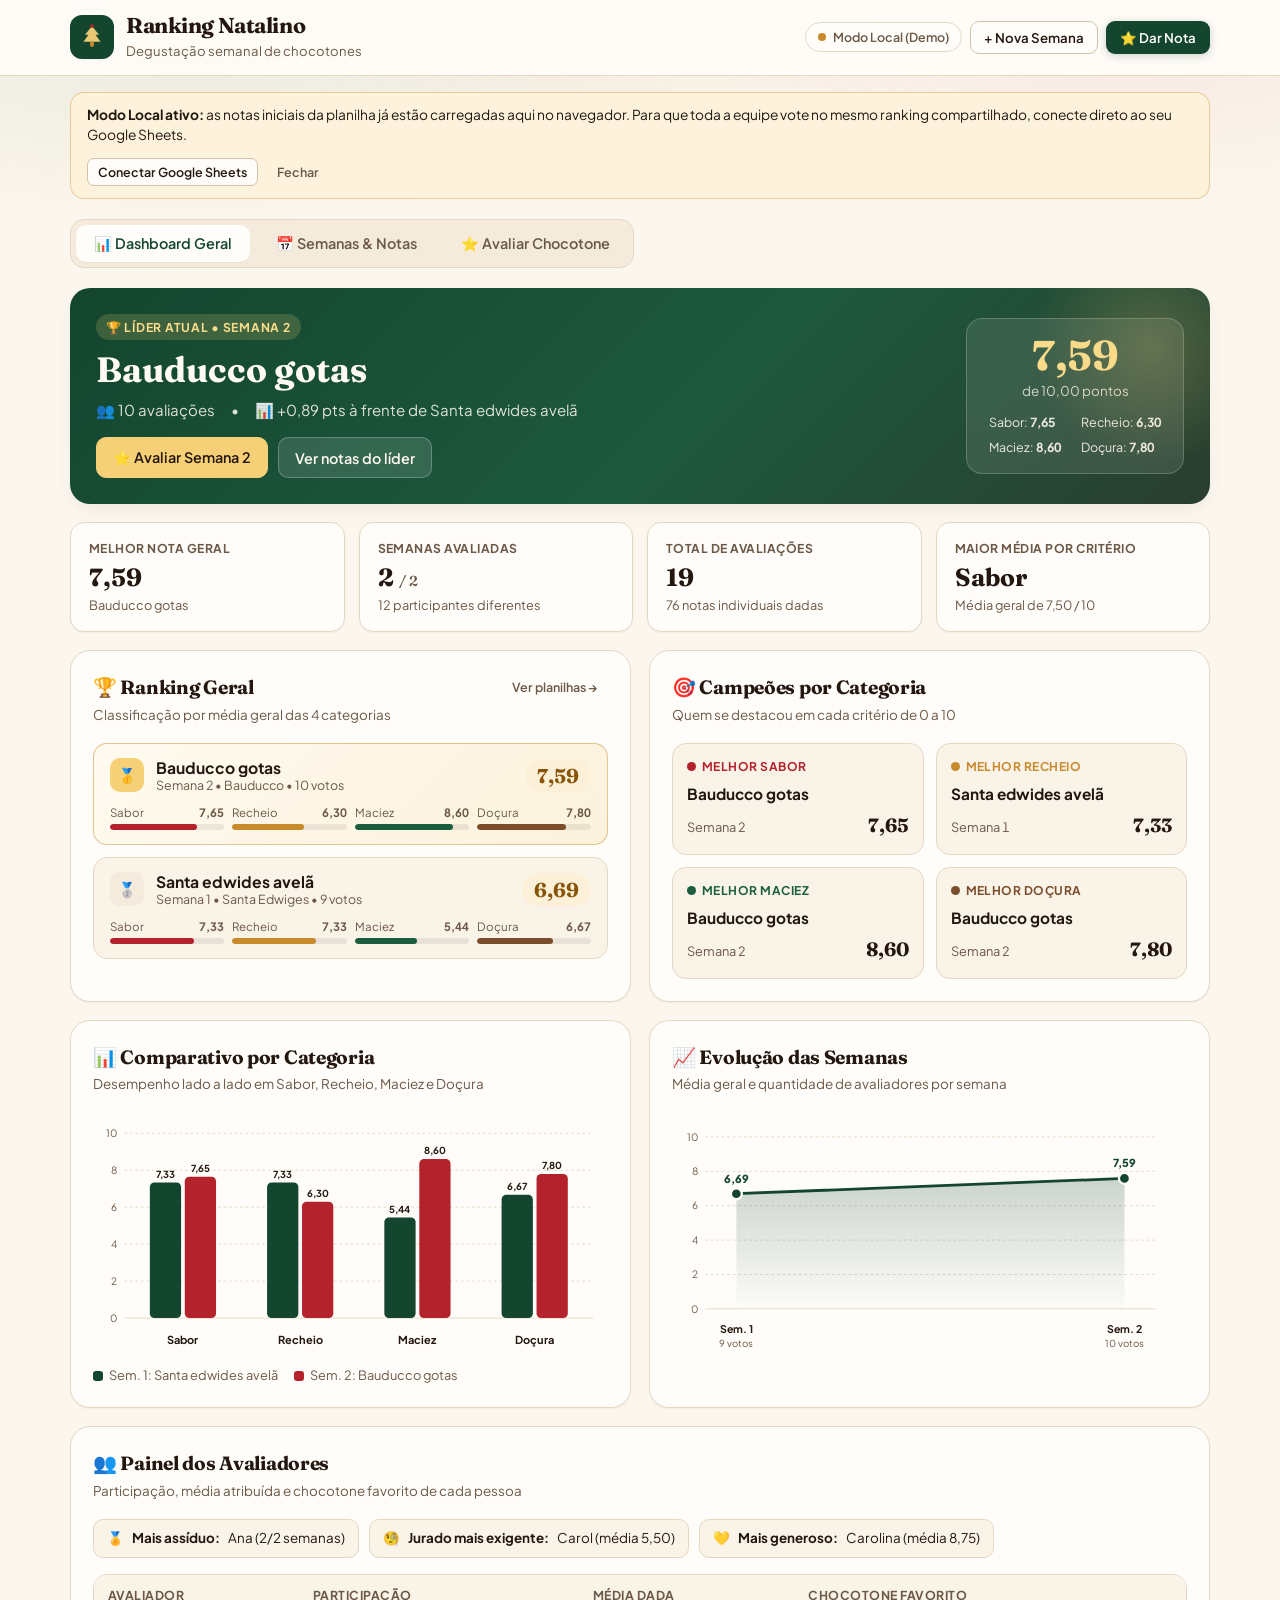
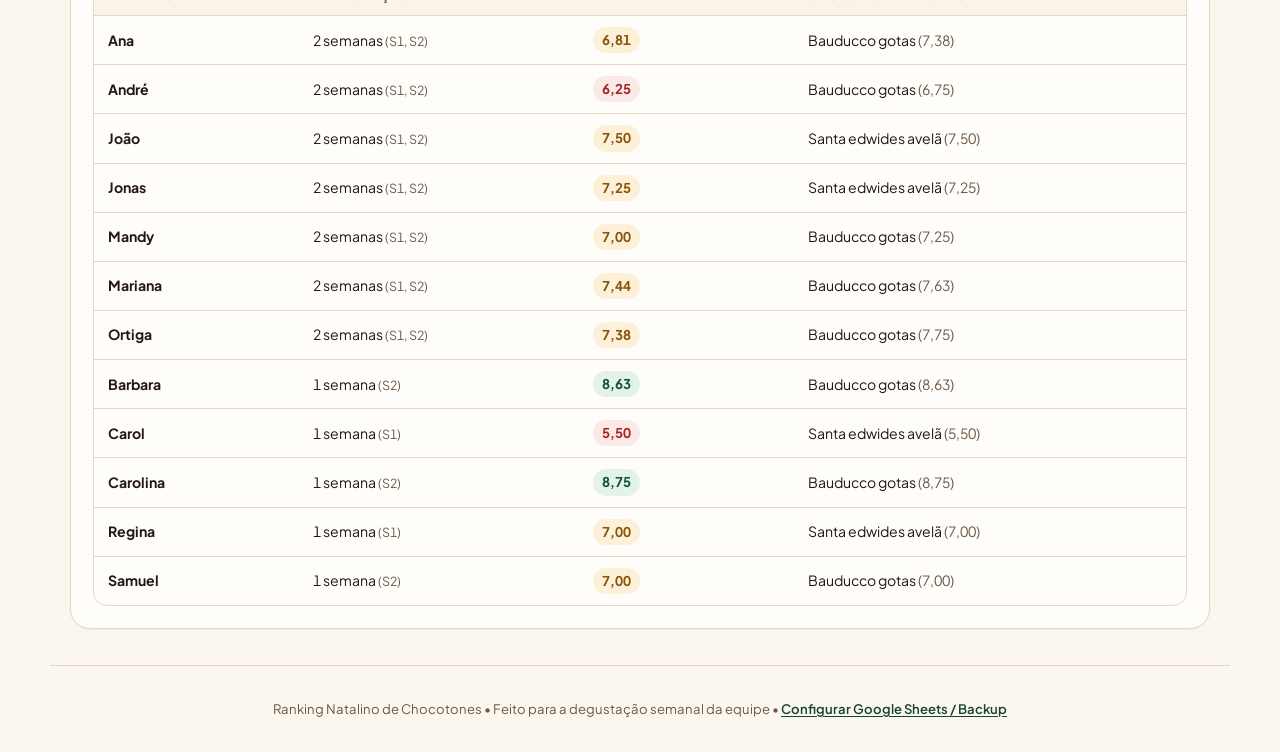
==== ranking-natalino/index.html @ ffbf5cb1 "feat: add Ranking Natalino chocotone rating app and Google Sheets sync" ====
<!DOCTYPE html>
<html lang="pt-BR">
<head>
  <meta charset="UTF-8" />
  <meta name="viewport" content="width=device-width, initial-scale=1.0" />
  <title>Ranking Natalino — Degustação de Chocotones</title>
  <meta name="description" content="Aplicativo semanal de avaliação e ranking de chocotones da equipe, com notas de 0 a 10 por categoria, dashboard comparativo e integração opcional com Google Sheets." />
  <link rel="icon" type="image/svg+xml" href="data:image/svg+xml,%3Csvg xmlns='http://www.w3.org/2000/svg' viewBox='0 0 64 64'%3E%3Crect width='64' height='64' rx='16' fill='%2314452f'/%3E%3Cpath d='M32 10l14 18h-7l10 14H15l10-14h-7L32 10z' fill='%23f5d076'/%3E%3Crect x='28' y='42' width='8' height='10' rx='2' fill='%23c98a2c'/%3E%3Ccircle cx='32' cy='9' r='3' fill='%23b4232c'/%3E%3C/svg%3E" />
  <link rel="preconnect" href="https://fonts.googleapis.com" />
  <link rel="preconnect" href="https://fonts.gstatic.com" crossorigin />
  <link href="https://fonts.googleapis.com/css2?family=Fraunces:opsz,wght@9..144,600;9..144,700&family=Plus+Jakarta+Sans:wght@400;500;600;700;800&display=swap" rel="stylesheet" />
  <link rel="stylesheet" href="./styles.css" />
</head>
<body>
  <div class="ambient-pattern" aria-hidden="true"></div>

  <header class="site-header">
    <div class="container header-inner">
      <div class="brand">
        <div class="brand-mark" aria-hidden="true">
          <svg viewBox="0 0 36 36" width="28" height="28" fill="none">
            <path d="M18 4l9 11h-4.5L29 24H7l6.5-9H9l9-11z" fill="currentColor" opacity="0.95"/>
            <rect x="15.5" y="24" width="5" height="6.5" rx="1.5" fill="#c98a2c"/>
            <circle cx="18" cy="4" r="2.3" fill="#b4232c"/>
          </svg>
        </div>
        <div>
          <h1>Ranking Natalino</h1>
          <p class="brand-subtitle">Degustação semanal de chocotones</p>
        </div>
      </div>

      <div class="header-actions">
        <button type="button" id="sync-status-btn" class="status-pill" aria-label="Configurar sincronização com Google Sheets">
          <span class="status-dot" aria-hidden="true"></span>
          <span id="sync-status-label">Modo Local</span>
        </button>

        <button type="button" id="refresh-btn" class="btn btn-ghost btn-sm" hidden title="Recarregar notas da planilha">
          ↻ Atualizar
        </button>

        <button type="button" id="open-week-modal-btn" class="btn btn-secondary btn-sm">
          + Nova Semana
        </button>

        <button type="button" id="quick-vote-btn" class="btn btn-primary btn-sm">
          ⭐ Dar Nota
        </button>
      </div>
    </div>
  </header>

  <div class="container">
    <div id="local-banner" class="info-banner" role="region" aria-label="Aviso de modo de armazenamento" hidden>
      <div class="info-banner-text">
        <strong>Modo Local ativo:</strong> as notas iniciais da planilha já estão carregadas aqui no navegador.
        Para que toda a equipe vote no mesmo ranking compartilhado, conecte direto ao seu Google Sheets.
      </div>
      <div class="info-banner-actions">
        <button type="button" id="banner-connect-btn" class="btn btn-secondary btn-xs">Conectar Google Sheets</button>
        <button type="button" id="banner-dismiss-btn" class="btn btn-ghost btn-xs" aria-label="Fechar aviso">Fechar</button>
      </div>
    </div>

    <nav class="tab-bar" role="tablist" aria-label="Visualizações do ranking">
      <button
        type="button"
        id="tab-dashboard"
        class="tab-btn is-active"
        role="tab"
        aria-selected="true"
        aria-controls="panel-dashboard"
        data-tab="dashboard"
      >
        📊 Dashboard Geral
      </button>
      <button
        type="button"
        id="tab-weeks"
        class="tab-btn"
        role="tab"
        aria-selected="false"
        aria-controls="panel-weeks"
        data-tab="weeks"
      >
        📅 Semanas &amp; Notas
      </button>
      <button
        type="button"
        id="tab-vote"
        class="tab-btn"
        role="tab"
        aria-selected="false"
        aria-controls="panel-vote"
        data-tab="vote"
      >
        ⭐ Avaliar Chocotone
      </button>
    </nav>
  </div>

  <main class="container main-content">
    <!-- ABA 1: DASHBOARD GERAL -->
    <section id="panel-dashboard" class="tab-panel" role="tabpanel" aria-labelledby="tab-dashboard">
      <div id="hero-leader-container"></div>
      <div id="kpi-grid" class="kpi-grid" aria-label="Indicadores gerais"></div>

      <div class="dash-grid-2col">
        <article class="card">
          <div class="card-header">
            <div>
              <h2>🏆 Ranking Geral</h2>
              <p class="card-subtitle">Classificação por média geral das 4 categorias</p>
            </div>
            <button type="button" class="btn btn-ghost btn-xs" data-action="go-weeks">Ver planilhas →</button>
          </div>
          <div id="leaderboard-container"></div>
        </article>

        <article class="card">
          <div class="card-header">
            <div>
              <h2>🎯 Campeões por Categoria</h2>
              <p class="card-subtitle">Quem se destacou em cada critério de 0 a 10</p>
            </div>
          </div>
          <div id="category-champions-container"></div>
        </article>
      </div>

      <div class="dash-grid-2col">
        <article class="card">
          <div class="card-header">
            <div>
              <h2>📊 Comparativo por Categoria</h2>
              <p class="card-subtitle">Desempenho lado a lado em Sabor, Recheio, Maciez e Doçura</p>
            </div>
          </div>
          <div id="category-chart-container" class="chart-wrapper"></div>
        </article>

        <article class="card">
          <div class="card-header">
            <div>
              <h2>📈 Evolução das Semanas</h2>
              <p class="card-subtitle">Média geral e quantidade de avaliadores por semana</p>
            </div>
          </div>
          <div id="trend-chart-container" class="chart-wrapper"></div>
        </article>
      </div>

      <article class="card">
        <div class="card-header">
          <div>
            <h2>👥 Painel dos Avaliadores</h2>
            <p class="card-subtitle">Participação, média atribuída e chocotone favorito de cada pessoa</p>
          </div>
        </div>
        <div id="evaluators-container"></div>
      </article>
    </section>

    <!-- ABA 2: SEMANAS & NOTAS -->
    <section id="panel-weeks" class="tab-panel" role="tabpanel" aria-labelledby="tab-weeks" hidden>
      <div class="weeks-toolbar">
        <div id="week-pills" class="week-pills" role="group" aria-label="Selecionar semana"></div>
        <button type="button" id="weeks-add-btn" class="btn btn-secondary btn-sm">+ Nova Semana</button>
      </div>
      <div id="weeks-content"></div>
    </section>

    <!-- ABA 3: DAR NOTA -->
    <section id="panel-vote" class="tab-panel" role="tabpanel" aria-labelledby="tab-vote" hidden>
      <div class="vote-layout">
        <form id="vote-form" class="card vote-card" novalidate>
          <div class="vote-card-header">
            <div>
              <h2>⭐ Avaliar Chocotone</h2>
              <p class="card-subtitle">Sem login: escolha a semana, coloque seu nome e dê notas de 0 a 10.</p>
            </div>
            <div class="live-avg-box" aria-live="polite">
              <span class="live-avg-label">Sua média</span>
              <strong id="live-vote-avg" class="live-avg-value">7,00</strong>
            </div>
          </div>

          <div class="form-row-2col">
            <div class="field-group">
              <div class="field-label-row">
                <label for="vote-week">Semana / Chocotone</label>
                <button type="button" id="inline-new-week-btn" class="link-btn">+ Cadastrar semana</button>
              </div>
              <select id="vote-week" name="week" required></select>
            </div>

            <div class="field-group">
              <label for="vote-person">Seu nome</label>
              <input
                type="text"
                id="vote-person"
                name="person"
                list="known-people-list"
                placeholder="Ex.: André, Ana, João..."
                maxlength="60"
                autocomplete="name"
                required
              />
              <datalist id="known-people-list"></datalist>
            </div>
          </div>

          <div class="quick-names-wrap">
            <span class="quick-names-label">Participantes frequentes (clique para preencher):</span>
            <div id="person-quick-chips" class="quick-chips"></div>
          </div>

          <div id="existing-vote-notice" class="notice-inline" hidden>
            <span>✏️ Você já avaliou esta semana — as suas notas atuais foram carregadas para edição.</span>
          </div>

          <div id="sliders-grid" class="sliders-grid"></div>

          <div class="field-group">
            <label for="vote-comment">Comentário de degustação <span class="optional-tag">(opcional)</span></label>
            <input
              type="text"
              id="vote-comment"
              name="comment"
              placeholder="Ex.: Massa super macia, mas poderia ter mais recheio..."
              maxlength="240"
            />
          </div>

          <div class="form-actions">
            <button type="submit" id="submit-vote-btn" class="btn btn-primary btn-lg">
              Salvar Avaliação
            </button>
            <button type="button" id="reset-vote-btn" class="btn btn-ghost">
              Limpar notas
            </button>
          </div>
        </form>
      </div>
    </section>
  </main>

  <footer class="site-footer container">
    <p>
      Ranking Natalino de Chocotones • Feito para a degustação semanal da equipe
      • <button type="button" id="footer-config-btn" class="link-btn">Configurar Google Sheets / Backup</button>
    </p>
  </footer>

  <!-- MODAL: CADASTRAR / EDITAR SEMANA -->
  <dialog id="week-dialog" class="modal-dialog" aria-labelledby="week-dialog-title">
    <form id="week-form" class="modal-content" method="dialog">
      <div class="modal-header">
        <h3 id="week-dialog-title">Nova Semana de Degustação</h3>
        <button type="button" class="icon-close-btn" data-close-dialog="week-dialog" aria-label="Fechar">✕</button>
      </div>
      <div class="modal-body">
        <div class="form-row-2col">
          <div class="field-group">
            <label for="week-number-input">Número da semana</label>
            <input type="number" id="week-number-input" min="1" max="52" required />
          </div>
          <div class="field-group">
            <label for="week-brand-input">Marca <span class="optional-tag">(opcional)</span></label>
            <input type="text" id="week-brand-input" placeholder="Ex.: Cacau Show, Bauducco, Ofner" maxlength="80" />
          </div>
        </div>

        <div class="field-group">
          <label for="week-chocotone-input">Nome do Chocotone</label>
          <input type="text" id="week-chocotone-input" placeholder="Ex.: Cacau Show LaCreme 500g" maxlength="120" required />
        </div>

        <div class="field-group">
          <label for="week-notes-input">Observações <span class="optional-tag">(opcional)</span></label>
          <input type="text" id="week-notes-input" placeholder="Ex.: Avelã trufado • R$ 79,90" maxlength="200" />
        </div>
      </div>
      <div class="modal-footer">
        <button type="button" class="btn btn-ghost" data-close-dialog="week-dialog">Cancelar</button>
        <button type="submit" id="save-week-btn" class="btn btn-primary">Salvar Semana</button>
      </div>
    </form>
  </dialog>

  <!-- MODAL: GOOGLE SHEETS & BACKUP -->
  <dialog id="sheets-dialog" class="modal-dialog modal-dialog-lg" aria-labelledby="sheets-dialog-title">
    <div class="modal-content">
      <div class="modal-header">
        <div>
          <h3 id="sheets-dialog-title">🔗 Conectar ao Google Sheets &amp; Backup</h3>
          <p class="card-subtitle">Use a sua própria planilha como banco de dados gratuito e em tempo real.</p>
        </div>
        <button type="button" class="icon-close-btn" data-close-dialog="sheets-dialog" aria-label="Fechar">✕</button>
      </div>

      <div class="modal-body">
        <div class="setup-status-card" id="modal-connection-card"></div>

        <div class="field-group">
          <label for="apps-script-url-input">URL do Web App (Google Apps Script)</label>
          <div class="input-with-btn">
            <input
              type="url"
              id="apps-script-url-input"
              placeholder="https://script.google.com/macros/s/.../exec"
            />
            <button type="button" id="test-connect-btn" class="btn btn-primary">Testar e Conectar</button>
          </div>
          <p class="field-help">
            Dica: depois de testar, cole essa mesma URL no arquivo <code>ranking-natalino/config.js</code> (em <code>APPS_SCRIPT_URL</code>) para que todo mundo da empresa acesse já conectado.
          </p>
        </div>

        <div class="modal-actions-grid">
          <button type="button" id="push-local-btn" class="btn btn-secondary btn-sm" hidden>
            ⬆ Enviar dados locais para a planilha
          </button>
          <button type="button" id="copy-share-link-btn" class="btn btn-secondary btn-sm" hidden>
            🔗 Copiar link com conexão (?api=...)
          </button>
          <button type="button" id="disconnect-sheets-btn" class="btn btn-ghost btn-sm" hidden>
            Desconectar neste navegador
          </button>
        </div>

        <details class="setup-steps" open>
          <summary>Passo a passo (leva menos de 2 minutos)</summary>
          <ol>
            <li>Abra sua planilha no <strong>Google Sheets</strong> e clique em <strong>Extensões → Apps Script</strong>.</li>
            <li>Apague o conteúdo padrão, clique no botão abaixo para copiar o código pronto e cole no editor.</li>
            <li>Clique em <strong>Implantar → Nova implantação → Tipo: App da Web</strong>.</li>
            <li>Em <em>Executar como</em> deixe <strong>Eu</strong>; em <em>Quem pode acessar</em> escolha <strong>Qualquer pessoa</strong>.</li>
            <li>Autorize, copie a URL terminada em <code>/exec</code> e cole acima!</li>
          </ol>
          <div class="setup-steps-actions">
            <button type="button" id="copy-gas-code-btn" class="btn btn-secondary btn-sm">
              📋 Copiar código do Apps Script (Code.gs)
            </button>
          </div>
        </details>

        <hr class="divider" />

        <div class="backup-section">
          <h4>Exportar / Backup</h4>
          <div class="backup-actions">
            <button type="button" id="export-csv-btn" class="btn btn-secondary btn-sm">⬇ Baixar CSV (Excel)</button>
            <button type="button" id="export-json-btn" class="btn btn-secondary btn-sm">⬇ Baixar JSON</button>
            <label class="btn btn-secondary btn-sm file-upload-btn">
              ⬆ Importar JSON
              <input type="file" id="import-json-input" accept="application/json,.json" hidden />
            </label>
            <button type="button" id="reset-demo-btn" class="btn btn-ghost btn-sm danger-text">Restaurar dados iniciais</button>
          </div>
        </div>
      </div>
    </div>
  </dialog>

  <!-- MODAL: CONFIRMAÇÃO -->
  <dialog id="confirm-dialog" class="modal-dialog modal-dialog-sm" aria-labelledby="confirm-dialog-title">
    <div class="modal-content">
      <div class="modal-header">
        <h3 id="confirm-dialog-title">Confirmar ação</h3>
        <button type="button" class="icon-close-btn" data-close-dialog="confirm-dialog" aria-label="Fechar">✕</button>
      </div>
      <div class="modal-body">
        <p id="confirm-dialog-message"></p>
      </div>
      <div class="modal-footer">
        <button type="button" class="btn btn-ghost" data-close-dialog="confirm-dialog">Cancelar</button>
        <button type="button" id="confirm-dialog-ok" class="btn btn-danger">Confirmar</button>
      </div>
    </div>
  </dialog>

  <div id="toast-region" class="toast-region" aria-live="polite" aria-atomic="true"></div>

  <script src="./config.js"></script>
  <script src="./app.js"></script>
</body>
</html>
---- ranking-natalino/styles.css ----
:root {
  --bg: #fbf6ee;
  --bg-subtle: #f4ebdc;
  --surface: #fffdf9;
  --surface-alt: #faf3e8;
  --border: #e5d7c3;
  --border-strong: #d4c0a4;

  --text: #241710;
  --text-muted: #6c5847;

  --pine: #14452f;
  --pine-hover: #0f3624;
  --pine-soft: #e6f2eb;

  --cranberry: #b4232c;
  --cranberry-soft: #fcebec;

  --gold: #c98a2c;
  --gold-soft: #fdf3dc;
  --cocoa: #6f4228;

  --score-high-bg: #e3f3ea;
  --score-high-fg: #125236;
  --score-mid-bg: #fcf1d8;
  --score-mid-fg: #875409;
  --score-low-bg: #fbe9e7;
  --score-low-fg: #a22723;

  --shadow-sm: 0 1px 2px rgba(36, 23, 16, 0.05);
  --shadow-md: 0 8px 24px -8px rgba(36, 23, 16, 0.09);
  --shadow-lg: 0 20px 44px -16px rgba(36, 23, 16, 0.18);

  --radius-sm: 8px;
  --radius-md: 14px;
  --radius-lg: 20px;

  --font-display: 'Fraunces', Georgia, serif;
  --font-sans: 'Plus Jakarta Sans', system-ui, -apple-system, sans-serif;
}

*, *::before, *::after {
  box-sizing: border-box;
}

[hidden] {
  display: none !important;
}

html {
  scroll-behavior: smooth;
  overflow-x: clip;
}

body {
  margin: 0;
  background-color: var(--bg);
  color: var(--text);
  font-family: var(--font-sans);
  line-height: 1.5;
  -webkit-font-smoothing: antialiased;
  min-height: 100dvh;
  display: flex;
  flex-direction: column;
  overflow-x: clip;
}

:focus-visible {
  outline: 2.5px solid var(--pine);
  outline-offset: 2px;
}

.ambient-pattern {
  position: fixed;
  inset: 0 0 auto 0;
  height: 360px;
  background:
    radial-gradient(60% 90% at 15% 0%, rgba(20, 69, 47, 0.08), transparent 70%),
    radial-gradient(50% 80% at 88% 0%, rgba(180, 35, 44, 0.07), transparent 70%),
    radial-gradient(40% 70% at 50% 0%, rgba(201, 138, 44, 0.08), transparent 70%);
  pointer-events: none;
  z-index: 0;
}

.container {
  width: 100%;
  max-width: 1180px;
  min-width: 0;
  margin-inline: auto;
  padding-inline: 20px;
  position: relative;
  z-index: 1;
}

/* Header */
.site-header {
  position: sticky;
  top: 0;
  z-index: 40;
  background: rgba(255, 253, 249, 0.9);
  backdrop-filter: blur(12px);
  border-bottom: 1px solid var(--border);
}

.header-inner {
  display: flex;
  align-items: center;
  justify-content: space-between;
  gap: 16px;
  padding-block: 14px;
  flex-wrap: wrap;
}

.brand {
  display: flex;
  align-items: center;
  gap: 12px;
}

.brand-mark {
  width: 44px;
  height: 44px;
  border-radius: 12px;
  background: var(--pine);
  color: #f5d076;
  display: grid;
  place-items: center;
  box-shadow: var(--shadow-sm);
  flex-shrink: 0;
}

.brand h1 {
  margin: 0;
  font-family: var(--font-display);
  font-size: 1.35rem;
  font-weight: 700;
  line-height: 1.15;
  color: var(--text);
  letter-spacing: -0.02em;
}

.brand-subtitle {
  margin: 2px 0 0;
  font-size: 0.82rem;
  color: var(--text-muted);
}

.header-actions {
  display: flex;
  align-items: center;
  gap: 8px;
  flex-wrap: wrap;
}

/* Status Pill */
.status-pill {
  display: inline-flex;
  align-items: center;
  gap: 7px;
  padding: 6px 12px;
  border-radius: 999px;
  border: 1px solid var(--border);
  background: var(--surface);
  color: var(--text-muted);
  font-family: inherit;
  font-size: 0.78rem;
  font-weight: 600;
  cursor: pointer;
  transition: border-color 0.2s, background-color 0.2s, color 0.2s;
}

.status-pill:hover {
  border-color: var(--border-strong);
  background: var(--surface-alt);
  color: var(--text);
}

.status-dot {
  width: 8px;
  height: 8px;
  border-radius: 50%;
  background: var(--gold);
  flex-shrink: 0;
}

.status-pill.is-connected {
  border-color: rgba(20, 69, 47, 0.28);
  background: var(--pine-soft);
  color: var(--pine);
}

.status-pill.is-connected .status-dot {
  background: #1b7a4f;
}

.status-pill.is-error {
  border-color: rgba(180, 35, 44, 0.35);
  background: var(--cranberry-soft);
  color: var(--cranberry);
}

.status-pill.is-error .status-dot {
  background: var(--cranberry);
}

/* Buttons */
.btn {
  display: inline-flex;
  align-items: center;
  justify-content: center;
  gap: 6px;
  border: 1px solid transparent;
  border-radius: 10px;
  font-family: inherit;
  font-weight: 600;
  font-size: 0.9rem;
  padding: 10px 16px;
  cursor: pointer;
  transition: transform 0.12s ease, background-color 0.18s ease, border-color 0.18s ease, box-shadow 0.18s ease;
  text-decoration: none;
  white-space: nowrap;
}

.btn:active {
  transform: scale(0.98);
}

.btn:disabled {
  opacity: 0.6;
  cursor: not-allowed;
}

.btn-sm {
  font-size: 0.83rem;
  padding: 7px 13px;
  border-radius: 9px;
}

.btn-xs {
  font-size: 0.78rem;
  padding: 5px 10px;
  border-radius: 7px;
}

.btn-lg {
  font-size: 0.98rem;
  padding: 12px 22px;
}

.btn-primary {
  background: var(--pine);
  color: #fff;
  box-shadow: 0 2px 8px rgba(20, 69, 47, 0.22);
}

.btn-primary:hover:not(:disabled) {
  background: var(--pine-hover);
}

.btn-secondary {
  background: var(--surface);
  color: var(--text);
  border-color: var(--border-strong);
}

.btn-secondary:hover:not(:disabled) {
  background: var(--bg-subtle);
}

.btn-ghost {
  background: transparent;
  color: var(--text-muted);
}

.btn-ghost:hover:not(:disabled) {
  background: var(--bg-subtle);
  color: var(--text);
}

.btn-danger {
  background: var(--cranberry);
  color: #fff;
}

.btn-danger:hover:not(:disabled) {
  background: #941b22;
}

.link-btn {
  background: none;
  border: none;
  padding: 0;
  font-family: inherit;
  font-size: inherit;
  font-weight: 600;
  color: var(--pine);
  text-decoration: underline;
  text-underline-offset: 2px;
  cursor: pointer;
}

.link-btn:hover {
  color: var(--cranberry);
}

.danger-text {
  color: var(--cranberry);
}

/* Info Banner */
.info-banner {
  margin-top: 16px;
  padding: 12px 16px;
  border-radius: var(--radius-md);
  background: var(--gold-soft);
  border: 1px solid rgba(201, 138, 44, 0.38);
  display: flex;
  align-items: center;
  justify-content: space-between;
  gap: 12px;
  flex-wrap: wrap;
  font-size: 0.86rem;
}

.info-banner-actions {
  display: flex;
  align-items: center;
  gap: 8px;
}

/* Navigation Tabs */
.tab-bar {
  display: flex;
  gap: 8px;
  margin-top: 20px;
  margin-bottom: 20px;
  padding: 5px;
  background: var(--bg-subtle);
  border: 1px solid var(--border);
  border-radius: 14px;
  width: fit-content;
  max-width: 100%;
  overflow-x: auto;
}

.tab-btn {
  border: none;
  background: transparent;
  color: var(--text-muted);
  font-family: inherit;
  font-size: 0.9rem;
  font-weight: 600;
  padding: 9px 18px;
  border-radius: 10px;
  cursor: pointer;
  transition: background-color 0.18s ease, color 0.18s ease, box-shadow 0.18s ease;
  white-space: nowrap;
}

.tab-btn:hover {
  color: var(--text);
}

.tab-btn.is-active {
  background: var(--surface);
  color: var(--pine);
  box-shadow: var(--shadow-sm);
}

.main-content {
  flex: 1;
  min-width: 0;
  width: 100%;
  padding-bottom: 36px;
}

.tab-panel {
  min-width: 0;
}

.tab-panel[hidden] {
  display: none;
}

/* Cards */
.card {
  background: var(--surface);
  border: 1px solid var(--border);
  border-radius: var(--radius-lg);
  padding: 22px;
  box-shadow: var(--shadow-sm);
  min-width: 0;
  max-width: 100%;
}

.card-header {
  display: flex;
  align-items: flex-start;
  justify-content: space-between;
  gap: 12px;
  margin-bottom: 18px;
}

.card-header h2 {
  margin: 0;
  font-family: var(--font-display);
  font-size: 1.2rem;
  font-weight: 700;
  letter-spacing: -0.015em;
}

.card-subtitle {
  margin: 3px 0 0;
  font-size: 0.84rem;
  color: var(--text-muted);
}

/* Hero Leader Card */
.hero-leader {
  position: relative;
  overflow: hidden;
  border-radius: var(--radius-lg);
  padding: 26px;
  margin-bottom: 18px;
  background: linear-gradient(135deg, #14452f 0%, #1d593e 55%, #2a3e2e 100%);
  color: #fffaf2;
  box-shadow: var(--shadow-md);
  display: grid;
  grid-template-columns: 1fr auto;
  gap: 24px;
  align-items: center;
}

.hero-leader::after {
  content: '';
  position: absolute;
  right: -60px;
  top: -60px;
  width: 240px;
  height: 240px;
  border-radius: 50%;
  background: radial-gradient(circle, rgba(245, 208, 118, 0.22), transparent 70%);
  pointer-events: none;
}

.hero-eyebrow {
  display: inline-flex;
  align-items: center;
  gap: 6px;
  font-size: 0.76rem;
  font-weight: 700;
  letter-spacing: 0.06em;
  text-transform: uppercase;
  padding: 4px 10px;
  border-radius: 999px;
  background: rgba(245, 208, 118, 0.18);
  color: #f9dc8c;
  margin-bottom: 10px;
}

.hero-title {
  margin: 0;
  font-family: var(--font-display);
  font-size: clamp(1.55rem, 2.8vw, 2.2rem);
  font-weight: 700;
  line-height: 1.15;
}

.hero-meta {
  margin: 8px 0 16px;
  color: rgba(255, 250, 242, 0.86);
  font-size: 0.94rem;
  display: flex;
  flex-wrap: wrap;
  gap: 8px 16px;
}

.hero-actions {
  display: flex;
  flex-wrap: wrap;
  gap: 10px;
}

.btn-hero-gold {
  background: #f5d076;
  color: #241710;
  border-color: #f5d076;
}

.btn-hero-gold:hover {
  background: #f8da8f;
}

.btn-hero-ghost {
  background: rgba(255, 255, 255, 0.12);
  color: #fffaf2;
  border-color: rgba(255, 255, 255, 0.24);
}

.btn-hero-ghost:hover {
  background: rgba(255, 255, 255, 0.2);
}

.hero-score-panel {
  background: rgba(255, 255, 255, 0.1);
  border: 1px solid rgba(255, 255, 255, 0.2);
  border-radius: 16px;
  padding: 16px 22px;
  text-align: center;
  min-width: 170px;
  backdrop-filter: blur(6px);
}

.hero-score-value {
  display: block;
  font-family: var(--font-display);
  font-size: 2.6rem;
  font-weight: 700;
  line-height: 1;
  color: #f9dc8c;
  font-variant-numeric: tabular-nums;
}

.hero-score-max {
  font-size: 0.84rem;
  color: rgba(255, 250, 242, 0.78);
  margin-top: 4px;
  display: block;
}

.hero-mini-cats {
  margin-top: 12px;
  display: grid;
  grid-template-columns: repeat(2, 1fr);
  gap: 6px 12px;
  text-align: left;
  font-size: 0.78rem;
  color: rgba(255, 250, 242, 0.9);
  font-variant-numeric: tabular-nums;
}

/* KPI Grid */
.kpi-grid {
  display: grid;
  grid-template-columns: repeat(4, minmax(0, 1fr));
  gap: 14px;
  margin-bottom: 18px;
}

.kpi-card {
  background: var(--surface);
  border: 1px solid var(--border);
  border-radius: var(--radius-md);
  padding: 16px 18px;
  box-shadow: var(--shadow-sm);
}

.kpi-label {
  font-size: 0.76rem;
  font-weight: 700;
  text-transform: uppercase;
  letter-spacing: 0.04em;
  color: var(--text-muted);
}

.kpi-value {
  margin-top: 6px;
  font-family: var(--font-display);
  font-size: 1.55rem;
  font-weight: 700;
  color: var(--text);
  font-variant-numeric: tabular-nums;
  line-height: 1.15;
}

.kpi-detail {
  margin-top: 4px;
  font-size: 0.8rem;
  color: var(--text-muted);
}

/* 2-col Dashboard Grid */
.dash-grid-2col {
  display: grid;
  grid-template-columns: repeat(2, minmax(0, 1fr));
  gap: 18px;
  margin-bottom: 18px;
}

/* Leaderboard */
.leaderboard-list {
  display: flex;
  flex-direction: column;
  gap: 12px;
}

.leaderboard-item {
  width: 100%;
  text-align: left;
  background: var(--surface-alt);
  border: 1px solid var(--border);
  border-radius: var(--radius-md);
  padding: 14px 16px;
  cursor: pointer;
  font-family: inherit;
  color: inherit;
  transition: border-color 0.18s ease, transform 0.15s ease, box-shadow 0.18s ease;
}

.leaderboard-item:hover {
  border-color: var(--pine);
  transform: translateY(-1px);
  box-shadow: var(--shadow-sm);
}

.leaderboard-item.is-first {
  background: linear-gradient(135deg, #fffaf0 0%, #fcf2dc 100%);
  border-color: rgba(201, 138, 44, 0.48);
}

.lb-top {
  display: flex;
  align-items: center;
  justify-content: space-between;
  gap: 12px;
}

.lb-left {
  display: flex;
  align-items: center;
  gap: 12px;
  min-width: 0;
}

.rank-medal {
  width: 34px;
  height: 34px;
  border-radius: 10px;
  display: grid;
  place-items: center;
  font-weight: 800;
  font-size: 0.92rem;
  background: var(--bg-subtle);
  color: var(--text);
  flex-shrink: 0;
}

.leaderboard-item.is-first .rank-medal {
  background: #f5d076;
  color: #241710;
}

.lb-title {
  font-weight: 700;
  font-size: 0.98rem;
  color: var(--text);
  white-space: nowrap;
  overflow: hidden;
  text-overflow: ellipsis;
}

.lb-meta {
  font-size: 0.78rem;
  color: var(--text-muted);
}

.lb-score-badge {
  font-family: var(--font-display);
  font-weight: 700;
  font-size: 1.25rem;
  padding: 4px 12px;
  border-radius: 999px;
  font-variant-numeric: tabular-nums;
  flex-shrink: 0;
}

.lb-cats-bars {
  margin-top: 12px;
  display: grid;
  grid-template-columns: repeat(4, minmax(0, 1fr));
  gap: 8px;
}

.mini-bar-item {
  display: flex;
  flex-direction: column;
  gap: 4px;
}

.mini-bar-head {
  display: flex;
  justify-content: space-between;
  font-size: 0.72rem;
  color: var(--text-muted);
  font-variant-numeric: tabular-nums;
}

.mini-bar-track {
  height: 6px;
  border-radius: 999px;
  background: rgba(36, 23, 16, 0.08);
  overflow: hidden;
}

.mini-bar-fill {
  height: 100%;
  border-radius: 999px;
}

/* Category Champions */
.champions-grid {
  display: grid;
  grid-template-columns: repeat(2, minmax(0, 1fr));
  gap: 12px;
}

.champion-card {
  border: 1px solid var(--border);
  border-radius: var(--radius-md);
  padding: 14px;
  background: var(--surface-alt);
  display: flex;
  flex-direction: column;
  gap: 6px;
}

.champion-tag {
  display: inline-flex;
  align-items: center;
  gap: 6px;
  font-size: 0.75rem;
  font-weight: 700;
  text-transform: uppercase;
  letter-spacing: 0.04em;
}

.champion-dot {
  width: 9px;
  height: 9px;
  border-radius: 50%;
}

.champion-name {
  font-weight: 700;
  font-size: 0.96rem;
  color: var(--text);
}

.champion-footer {
  display: flex;
  align-items: baseline;
  justify-content: space-between;
  gap: 8px;
  font-size: 0.8rem;
  color: var(--text-muted);
  font-variant-numeric: tabular-nums;
}

.champion-score {
  font-family: var(--font-display);
  font-size: 1.2rem;
  font-weight: 700;
  color: var(--text);
}

/* Charts */
.chart-wrapper {
  width: 100%;
  overflow-x: auto;
}

.chart-svg {
  width: 100%;
  height: auto;
  display: block;
  font-family: var(--font-sans);
}

.chart-legend {
  display: flex;
  flex-wrap: wrap;
  gap: 10px 16px;
  margin-top: 10px;
  font-size: 0.8rem;
  color: var(--text-muted);
}

.legend-item {
  display: inline-flex;
  align-items: center;
  gap: 6px;
}

.legend-swatch {
  width: 10px;
  height: 10px;
  border-radius: 3px;
}

/* Evaluators Panel */
.insight-badges {
  display: flex;
  flex-wrap: wrap;
  gap: 10px;
  margin-bottom: 16px;
}

.insight-pill {
  display: inline-flex;
  align-items: center;
  gap: 8px;
  padding: 8px 13px;
  border-radius: 10px;
  background: var(--surface-alt);
  border: 1px solid var(--border);
  font-size: 0.84rem;
}

.table-scroll {
  width: 100%;
  overflow-x: auto;
  border: 1px solid var(--border);
  border-radius: var(--radius-md);
  background: var(--surface);
}

.data-table {
  width: 100%;
  border-collapse: collapse;
  font-size: 0.88rem;
  font-variant-numeric: tabular-nums;
}

.data-table th,
.data-table td {
  padding: 11px 14px;
  text-align: left;
  border-bottom: 1px solid var(--border);
}

.data-table th {
  background: var(--surface-alt);
  font-size: 0.77rem;
  text-transform: uppercase;
  letter-spacing: 0.04em;
  color: var(--text-muted);
  font-weight: 700;
}

.data-table tbody tr:last-child td {
  border-bottom: none;
}

.data-table tbody tr:hover {
  background: rgba(244, 235, 220, 0.45);
}

/* Score Badges */
.score-pill {
  display: inline-flex;
  align-items: center;
  justify-content: center;
  min-width: 46px;
  padding: 3px 9px;
  border-radius: 999px;
  font-weight: 700;
  font-size: 0.84rem;
  font-variant-numeric: tabular-nums;
}

.score-high {
  background: var(--score-high-bg);
  color: var(--score-high-fg);
}

.score-mid {
  background: var(--score-mid-bg);
  color: var(--score-mid-fg);
}

.score-low {
  background: var(--score-low-bg);
  color: var(--score-low-fg);
}

/* Weeks Panel */
.weeks-toolbar {
  display: flex;
  align-items: center;
  justify-content: space-between;
  gap: 12px;
  margin-bottom: 18px;
  flex-wrap: wrap;
}

.week-pills {
  display: flex;
  flex-wrap: wrap;
  gap: 8px;
}

.week-pill-btn {
  border: 1px solid var(--border-strong);
  background: var(--surface);
  color: var(--text);
  font-family: inherit;
  font-size: 0.85rem;
  font-weight: 600;
  padding: 8px 14px;
  border-radius: 999px;
  cursor: pointer;
  transition: all 0.16s ease;
}

.week-pill-btn:hover {
  background: var(--bg-subtle);
}

.week-pill-btn.is-active {
  background: var(--pine);
  border-color: var(--pine);
  color: #fff;
}

.week-card {
  margin-bottom: 20px;
}

.week-card-head {
  display: flex;
  align-items: flex-start;
  justify-content: space-between;
  gap: 16px;
  flex-wrap: wrap;
  margin-bottom: 18px;
}

.week-badge {
  display: inline-block;
  padding: 3px 10px;
  border-radius: 999px;
  background: var(--pine-soft);
  color: var(--pine);
  font-size: 0.76rem;
  font-weight: 700;
  text-transform: uppercase;
  letter-spacing: 0.04em;
  margin-bottom: 6px;
}

.week-title {
  margin: 0;
  font-family: var(--font-display);
  font-size: 1.45rem;
  font-weight: 700;
}

.week-subnotes {
  margin: 4px 0 0;
  font-size: 0.85rem;
  color: var(--text-muted);
}

.week-head-right {
  display: flex;
  align-items: center;
  gap: 10px;
  flex-wrap: wrap;
}

.week-avg-box {
  display: flex;
  flex-direction: column;
  align-items: flex-end;
  padding: 6px 14px;
  border-radius: 12px;
  background: var(--surface-alt);
  border: 1px solid var(--border);
}

.week-avg-box span {
  font-size: 0.72rem;
  color: var(--text-muted);
  text-transform: uppercase;
  font-weight: 700;
}

.week-avg-box strong {
  font-family: var(--font-display);
  font-size: 1.4rem;
  color: var(--pine);
  font-variant-numeric: tabular-nums;
}

/* Matrix Table (Estilo Planilha) */
.matrix-table {
  width: 100%;
  border-collapse: separate;
  border-spacing: 0;
  font-size: 0.88rem;
  font-variant-numeric: tabular-nums;
}

.matrix-table th,
.matrix-table td {
  padding: 11px 12px;
  border-bottom: 1px solid var(--border);
  border-right: 1px solid rgba(229, 215, 195, 0.55);
  text-align: center;
  white-space: nowrap;
}

.matrix-table th:last-child,
.matrix-table td:last-child {
  border-right: none;
}

.matrix-table thead th {
  background: var(--surface-alt);
  font-weight: 700;
  color: var(--text);
  font-size: 0.84rem;
}

.matrix-table th.sticky-col,
.matrix-table td.sticky-col {
  position: sticky;
  left: 0;
  z-index: 2;
  text-align: left;
  background: var(--surface);
  font-weight: 700;
  border-right: 2px solid var(--border-strong);
}

.matrix-table thead th.sticky-col {
  background: var(--surface-alt);
  z-index: 3;
}

.matrix-table th.avg-col,
.matrix-table td.avg-col {
  background: #f9f3e7;
  font-weight: 700;
  border-left: 2px solid var(--border-strong);
}

.matrix-table tfoot td {
  background: var(--surface-alt);
  font-weight: 800;
  border-bottom: none;
  border-top: 2px solid var(--border-strong);
}

.matrix-table tfoot td.sticky-col {
  background: var(--surface-alt);
}

.person-col-head {
  display: inline-flex;
  align-items: center;
  gap: 5px;
}

.person-edit-btn,
.person-del-btn {
  border: none;
  background: transparent;
  padding: 2px 4px;
  border-radius: 5px;
  cursor: pointer;
  font-size: 0.78rem;
  color: var(--text-muted);
  line-height: 1;
}

.person-edit-btn:hover {
  background: var(--pine-soft);
  color: var(--pine);
}

.person-del-btn:hover {
  background: var(--cranberry-soft);
  color: var(--cranberry);
}

.comments-section {
  margin-top: 16px;
  padding-top: 14px;
  border-top: 1px dashed var(--border-strong);
}

.comments-section h4 {
  margin: 0 0 10px;
  font-size: 0.86rem;
  color: var(--text-muted);
  text-transform: uppercase;
  letter-spacing: 0.04em;
}

.comments-list {
  display: grid;
  grid-template-columns: repeat(auto-fill, minmax(240px, 1fr));
  gap: 10px;
}

.comment-bubble {
  background: var(--surface-alt);
  border: 1px solid var(--border);
  border-radius: 10px;
  padding: 10px 12px;
  font-size: 0.84rem;
}

.comment-bubble strong {
  color: var(--pine);
}

/* Vote Form */
.vote-layout {
  max-width: 780px;
  margin-inline: auto;
}

.vote-card-header {
  display: flex;
  align-items: flex-start;
  justify-content: space-between;
  gap: 16px;
  flex-wrap: wrap;
  margin-bottom: 20px;
}

.vote-card-header h2 {
  margin: 0;
  font-family: var(--font-display);
  font-size: 1.4rem;
}

.live-avg-box {
  background: var(--pine-soft);
  border: 1px solid rgba(20, 69, 47, 0.25);
  border-radius: 14px;
  padding: 10px 18px;
  text-align: center;
  min-width: 120px;
}

.live-avg-label {
  display: block;
  font-size: 0.72rem;
  font-weight: 700;
  text-transform: uppercase;
  color: var(--pine);
}

.live-avg-value {
  font-family: var(--font-display);
  font-size: 1.75rem;
  color: var(--pine);
  font-variant-numeric: tabular-nums;
}

.form-row-2col {
  display: grid;
  grid-template-columns: repeat(2, minmax(0, 1fr));
  gap: 14px;
  margin-bottom: 14px;
}

.field-group {
  display: flex;
  flex-direction: column;
  gap: 6px;
  margin-bottom: 14px;
}

.field-label-row {
  display: flex;
  align-items: center;
  justify-content: space-between;
  gap: 8px;
}

.field-group label {
  font-size: 0.86rem;
  font-weight: 700;
  color: var(--text);
}

.optional-tag {
  font-weight: 500;
  color: var(--text-muted);
  font-size: 0.78rem;
}

input[type='text'],
input[type='number'],
input[type='url'],
select {
  width: 100%;
  padding: 10px 12px;
  border: 1px solid var(--border-strong);
  border-radius: 10px;
  background: #fff;
  color: var(--text);
  font-family: inherit;
  font-size: 0.94rem;
  transition: border-color 0.16s ease, box-shadow 0.16s ease;
}

input:focus,
select:focus {
  border-color: var(--pine);
  box-shadow: 0 0 0 3px rgba(20, 69, 47, 0.12);
  outline: none;
}

.quick-names-wrap {
  margin-bottom: 16px;
}

.quick-names-label {
  display: block;
  font-size: 0.78rem;
  color: var(--text-muted);
  margin-bottom: 7px;
}

.quick-chips {
  display: flex;
  flex-wrap: wrap;
  gap: 6px;
}

.chip-btn {
  border: 1px solid var(--border-strong);
  background: var(--surface-alt);
  color: var(--text);
  font-family: inherit;
  font-size: 0.8rem;
  font-weight: 600;
  padding: 5px 11px;
  border-radius: 999px;
  cursor: pointer;
  transition: all 0.15s ease;
}

.chip-btn:hover {
  border-color: var(--pine);
}

.chip-btn.is-selected {
  background: var(--pine);
  border-color: var(--pine);
  color: #fff;
}

.notice-inline {
  padding: 10px 14px;
  border-radius: 10px;
  background: var(--gold-soft);
  border: 1px solid rgba(201, 138, 44, 0.35);
  font-size: 0.84rem;
  margin-bottom: 16px;
}

.sliders-grid {
  display: grid;
  grid-template-columns: repeat(2, minmax(0, 1fr));
  gap: 14px;
  margin-bottom: 16px;
}

.slider-card {
  border: 1px solid var(--border);
  border-radius: var(--radius-md);
  padding: 14px 16px;
  background: var(--surface-alt);
}

.slider-card-top {
  display: flex;
  align-items: flex-start;
  justify-content: space-between;
  gap: 10px;
  margin-bottom: 10px;
}

.slider-title {
  font-weight: 800;
  font-size: 0.96rem;
  display: flex;
  align-items: center;
  gap: 7px;
}

.slider-hint {
  font-size: 0.76rem;
  color: var(--text-muted);
  margin-top: 2px;
}

.slider-controls {
  display: flex;
  align-items: center;
  gap: 10px;
}

input[type='range'] {
  flex: 1;
  accent-color: var(--pine);
  cursor: pointer;
  height: 6px;
}

.step-controls {
  display: flex;
  align-items: center;
  gap: 4px;
}

.step-btn {
  width: 28px;
  height: 30px;
  border-radius: 8px;
  border: 1px solid var(--border-strong);
  background: #fff;
  font-weight: 700;
  cursor: pointer;
  color: var(--text);
}

.step-btn:hover {
  background: var(--bg-subtle);
}

.score-number-input {
  width: 64px !important;
  text-align: center;
  padding: 5px 6px !important;
  font-weight: 700;
  font-variant-numeric: tabular-nums;
}

.form-actions {
  display: flex;
  align-items: center;
  gap: 10px;
  flex-wrap: wrap;
  margin-top: 8px;
}

/* Empty State */
.empty-state {
  text-align: center;
  padding: 36px 20px;
  border: 1.5px dashed var(--border-strong);
  border-radius: var(--radius-md);
  background: var(--surface-alt);
}

.empty-state h3 {
  margin: 0 0 6px;
  font-family: var(--font-display);
}

.empty-state p {
  margin: 0 0 16px;
  color: var(--text-muted);
  font-size: 0.9rem;
}

/* Native Dialog Modals */
dialog.modal-dialog {
  margin: auto;
  padding: 0;
  border: 1px solid var(--border);
  border-radius: var(--radius-lg);
  background: var(--surface);
  color: var(--text);
  width: min(560px, calc(100vw - 24px));
  max-height: calc(100dvh - 32px);
  box-shadow: var(--shadow-lg);
  overflow: hidden;
}

dialog.modal-dialog-lg {
  width: min(720px, calc(100vw - 24px));
}

dialog.modal-dialog-sm {
  width: min(440px, calc(100vw - 24px));
}

dialog.modal-dialog::backdrop {
  background: rgba(24, 15, 9, 0.52);
  backdrop-filter: blur(4px);
}

.modal-content {
  display: flex;
  flex-direction: column;
  max-height: calc(100dvh - 32px);
}

.modal-header {
  display: flex;
  align-items: flex-start;
  justify-content: space-between;
  gap: 12px;
  padding: 18px 22px;
  border-bottom: 1px solid var(--border);
}

.modal-header h3 {
  margin: 0;
  font-family: var(--font-display);
  font-size: 1.2rem;
}

.icon-close-btn {
  border: 1px solid var(--border);
  background: var(--surface-alt);
  width: 32px;
  height: 32px;
  border-radius: 8px;
  cursor: pointer;
  color: var(--text-muted);
  font-weight: 700;
  flex-shrink: 0;
}

.icon-close-btn:hover {
  background: var(--bg-subtle);
  color: var(--text);
}

.modal-body {
  padding: 18px 22px;
  overflow-y: auto;
}

.modal-footer {
  display: flex;
  justify-content: flex-end;
  gap: 10px;
  padding: 14px 22px;
  border-top: 1px solid var(--border);
  background: var(--surface-alt);
}

.setup-status-card {
  padding: 12px 14px;
  border-radius: 12px;
  background: var(--surface-alt);
  border: 1px solid var(--border);
  margin-bottom: 16px;
  font-size: 0.87rem;
}

.setup-status-card.is-connected {
  background: var(--pine-soft);
  border-color: rgba(20, 69, 47, 0.3);
}

.input-with-btn {
  display: flex;
  gap: 8px;
  flex-wrap: wrap;
}

.input-with-btn input {
  flex: 1;
  min-width: 220px;
}

.field-help {
  margin: 4px 0 0;
  font-size: 0.78rem;
  color: var(--text-muted);
}

.field-help code {
  background: var(--bg-subtle);
  padding: 1px 5px;
  border-radius: 4px;
  font-size: 0.76rem;
}

.modal-actions-grid {
  display: flex;
  flex-wrap: wrap;
  gap: 8px;
  margin-bottom: 14px;
}

.setup-steps {
  border: 1px solid var(--border);
  border-radius: 12px;
  padding: 12px 16px;
  background: var(--surface-alt);
  font-size: 0.86rem;
}

.setup-steps summary {
  font-weight: 700;
  cursor: pointer;
}

.setup-steps ol {
  margin: 10px 0 12px;
  padding-left: 20px;
  display: grid;
  gap: 6px;
}

.divider {
  border: none;
  border-top: 1px solid var(--border);
  margin: 18px 0;
}

.backup-section h4 {
  margin: 0 0 10px;
  font-size: 0.9rem;
}

.backup-actions {
  display: flex;
  flex-wrap: wrap;
  gap: 8px;
}

/* Footer */
.site-footer {
  padding-block: 20px;
  border-top: 1px solid var(--border);
  text-align: center;
  font-size: 0.82rem;
  color: var(--text-muted);
}

/* Toast Notifications */
.toast-region {
  position: fixed;
  right: 18px;
  bottom: 18px;
  z-index: 90;
  display: flex;
  flex-direction: column;
  gap: 8px;
  max-width: min(380px, calc(100vw - 36px));
}

.toast {
  background: #241710;
  color: #fffaf2;
  padding: 12px 16px;
  border-radius: 12px;
  box-shadow: var(--shadow-lg);
  font-size: 0.87rem;
  font-weight: 500;
  border-left: 4px solid #f5d076;
  animation: toastIn 0.2s ease-out;
}

.toast.is-success {
  border-left-color: #3cc17d;
}

.toast.is-error {
  border-left-color: #f87171;
}

@keyframes toastIn {
  from {
    opacity: 0;
    transform: translateY(8px);
  }
  to {
    opacity: 1;
    transform: translateY(0);
  }
}

/* Responsive */
@media (max-width: 960px) {
  .kpi-grid {
    grid-template-columns: repeat(2, minmax(0, 1fr));
  }
  .dash-grid-2col {
    grid-template-columns: 1fr;
  }
}

@media (max-width: 680px) {
  .container {
    padding-inline: 14px;
  }
  .card {
    padding: 16px;
  }
  .hero-leader {
    grid-template-columns: 1fr;
    padding: 18px;
  }
  .hero-score-panel {
    width: 100%;
  }
  .form-row-2col,
  .sliders-grid,
  .champions-grid {
    grid-template-columns: 1fr;
  }
  .lb-cats-bars {
    grid-template-columns: repeat(2, minmax(0, 1fr));
  }
  .kpi-grid {
    grid-template-columns: 1fr;
  }
  .tab-bar {
    width: 100%;
    gap: 4px;
  }
  .tab-btn {
    flex: 1 1 0;
    min-width: 0;
    white-space: normal;
    line-height: 1.2;
    text-align: center;
    padding: 8px 6px;
    font-size: 0.78rem;
  }
  .hero-meta .hero-sep {
    display: none;
  }
}

@media (prefers-reduced-motion: reduce) {
  html { scroll-behavior: auto; }
  .btn, .tab-btn, .leaderboard-item, .toast {
    transition: none;
    animation: none;
  }
}
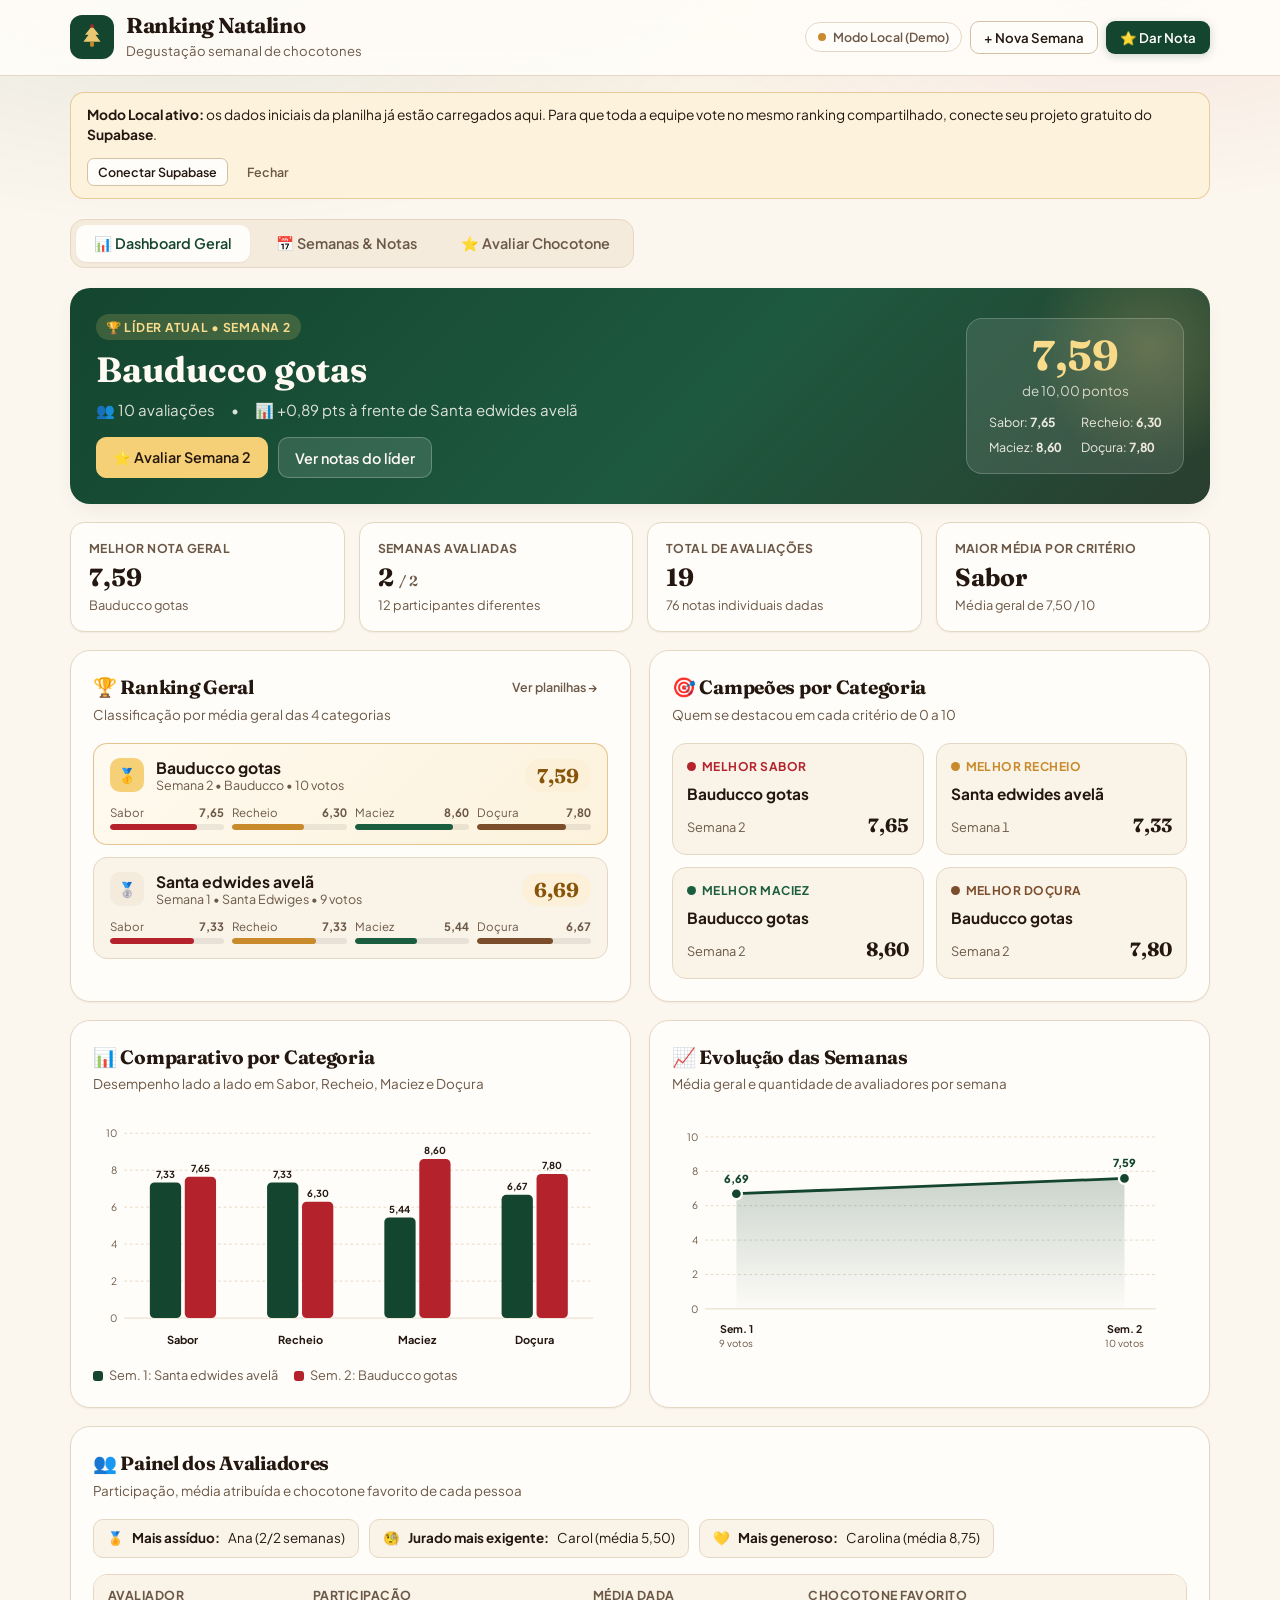
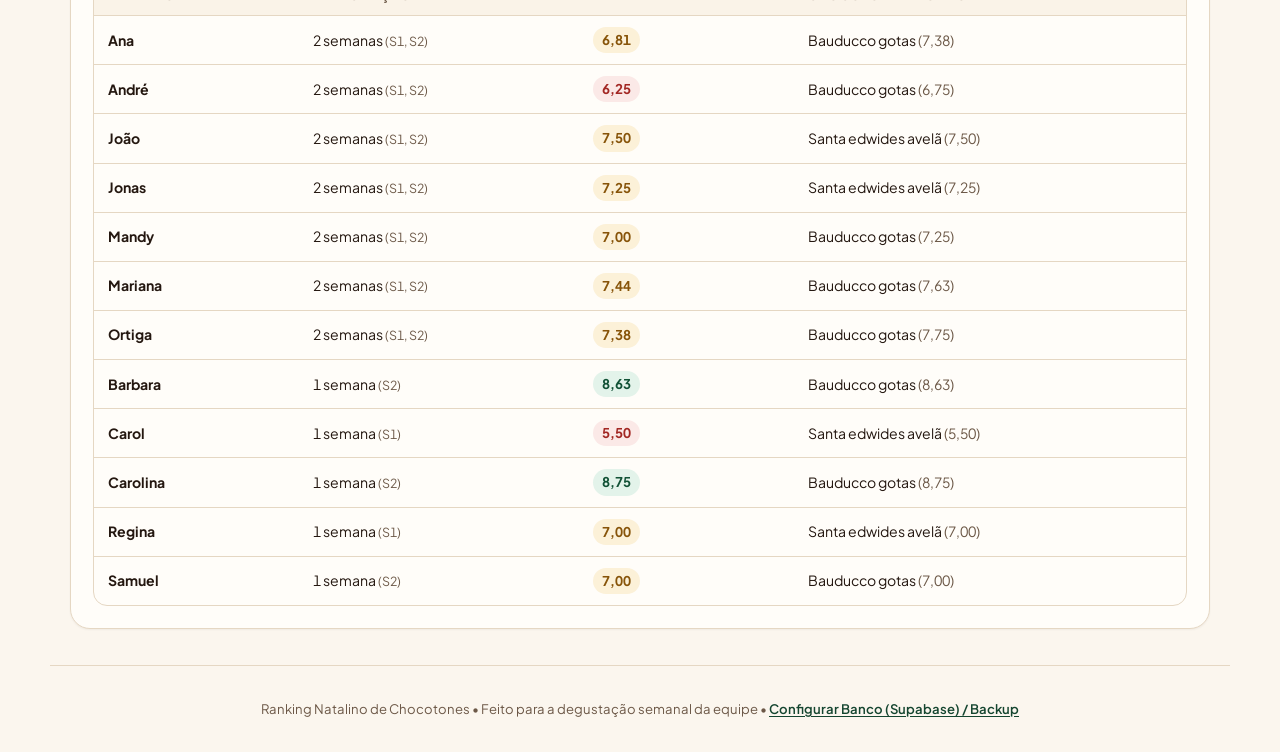
==== commit 19973522: "feat: add Supabase backend and SQL schema" ====
--- a/ranking-natalino/index.html
+++ b/ranking-natalino/index.html
@@ -31,12 +31,12 @@
       </div>
 
       <div class="header-actions">
-        <button type="button" id="sync-status-btn" class="status-pill" aria-label="Configurar sincronização com Google Sheets">
+        <button type="button" id="sync-status-btn" class="status-pill" aria-label="Configurar banco de dados Supabase ou backup">
           <span class="status-dot" aria-hidden="true"></span>
           <span id="sync-status-label">Modo Local</span>
         </button>
 
-        <button type="button" id="refresh-btn" class="btn btn-ghost btn-sm" hidden title="Recarregar notas da planilha">
+        <button type="button" id="refresh-btn" class="btn btn-ghost btn-sm" hidden title="Recarregar notas do banco">
           ↻ Atualizar
         </button>
 
@@ -54,11 +54,11 @@
   <div class="container">
     <div id="local-banner" class="info-banner" role="region" aria-label="Aviso de modo de armazenamento" hidden>
       <div class="info-banner-text">
-        <strong>Modo Local ativo:</strong> as notas iniciais da planilha já estão carregadas aqui no navegador.
-        Para que toda a equipe vote no mesmo ranking compartilhado, conecte direto ao seu Google Sheets.
+        <strong>Modo Local ativo:</strong> os dados iniciais da planilha já estão carregados aqui.
+        Para que toda a equipe vote no mesmo ranking compartilhado, conecte seu projeto gratuito do <strong>Supabase</strong>.
       </div>
       <div class="info-banner-actions">
-        <button type="button" id="banner-connect-btn" class="btn btn-secondary btn-xs">Conectar Google Sheets</button>
+        <button type="button" id="banner-connect-btn" class="btn btn-secondary btn-xs">Conectar Supabase</button>
         <button type="button" id="banner-dismiss-btn" class="btn btn-ghost btn-xs" aria-label="Fechar aviso">Fechar</button>
       </div>
     </div>
@@ -249,7 +249,7 @@
   <footer class="site-footer container">
     <p>
       Ranking Natalino de Chocotones • Feito para a degustação semanal da equipe
-      • <button type="button" id="footer-config-btn" class="link-btn">Configurar Google Sheets / Backup</button>
+      • <button type="button" id="footer-config-btn" class="link-btn">Configurar Banco (Supabase) / Backup</button>
     </p>
   </footer>
 
@@ -289,13 +289,13 @@
     </form>
   </dialog>
 
-  <!-- MODAL: GOOGLE SHEETS & BACKUP -->
+  <!-- MODAL: BANCO DE DADOS (SUPABASE) & BACKUP -->
   <dialog id="sheets-dialog" class="modal-dialog modal-dialog-lg" aria-labelledby="sheets-dialog-title">
     <div class="modal-content">
       <div class="modal-header">
         <div>
-          <h3 id="sheets-dialog-title">🔗 Conectar ao Google Sheets &amp; Backup</h3>
-          <p class="card-subtitle">Use a sua própria planilha como banco de dados gratuito e em tempo real.</p>
+          <h3 id="sheets-dialog-title">⚡ Conectar ao Supabase &amp; Backup</h3>
+          <p class="card-subtitle">Banco PostgreSQL gratuito e compartilhado para toda a equipe votar sem login.</p>
         </div>
         <button type="button" class="icon-close-btn" data-close-dialog="sheets-dialog" aria-label="Fechar">✕</button>
       </div>
@@ -303,45 +303,75 @@
       <div class="modal-body">
         <div class="setup-status-card" id="modal-connection-card"></div>
 
-        <div class="field-group">
-          <label for="apps-script-url-input">URL do Web App (Google Apps Script)</label>
-          <div class="input-with-btn">
+        <div class="form-row-2col">
+          <div class="field-group">
+            <label for="supabase-url-input">Project URL (Supabase)</label>
             <input
               type="url"
-              id="apps-script-url-input"
-              placeholder="https://script.google.com/macros/s/.../exec"
+              id="supabase-url-input"
+              placeholder="https://seu-projeto.supabase.co"
             />
-            <button type="button" id="test-connect-btn" class="btn btn-primary">Testar e Conectar</button>
-          </div>
-          <p class="field-help">
-            Dica: depois de testar, cole essa mesma URL no arquivo <code>ranking-natalino/config.js</code> (em <code>APPS_SCRIPT_URL</code>) para que todo mundo da empresa acesse já conectado.
-          </p>
-        </div>
-
-        <div class="modal-actions-grid">
+          </div>
+          <div class="field-group">
+            <label for="supabase-key-input">Publishable / Anon Key</label>
+            <input
+              type="text"
+              id="supabase-key-input"
+              placeholder="sb_publishable_... ou eyJ..."
+            />
+          </div>
+        </div>
+
+        <div class="modal-actions-grid" style="margin-bottom:8px;">
+          <button type="button" id="test-supabase-btn" class="btn btn-primary">Testar e Conectar Supabase</button>
+          <button type="button" id="copy-config-snippet-btn" class="btn btn-secondary btn-sm" hidden>
+            📋 Copiar para config.js
+          </button>
           <button type="button" id="push-local-btn" class="btn btn-secondary btn-sm" hidden>
-            ⬆ Enviar dados locais para a planilha
+            ⬆ Enviar dados locais para o banco
           </button>
-          <button type="button" id="copy-share-link-btn" class="btn btn-secondary btn-sm" hidden>
-            🔗 Copiar link com conexão (?api=...)
-          </button>
-          <button type="button" id="disconnect-sheets-btn" class="btn btn-ghost btn-sm" hidden>
+          <button type="button" id="disconnect-backend-btn" class="btn btn-ghost btn-sm" hidden>
             Desconectar neste navegador
           </button>
         </div>
 
+        <div id="sheets-inline-feedback" class="inline-feedback" hidden role="status" aria-live="polite"></div>
+
+        <p class="field-help" style="margin-bottom:14px;">
+          Para que todos na empresa acessem já conectado, cole <code>SUPABASE_URL</code> e <code>SUPABASE_KEY</code> em <code>ranking-natalino/config.js</code> e faça <code>git push</code>.
+        </p>
+
         <details class="setup-steps" open>
-          <summary>Passo a passo (leva menos de 2 minutos)</summary>
+          <summary>Passo a passo no Supabase (leva menos de 2 minutos)</summary>
           <ol>
-            <li>Abra sua planilha no <strong>Google Sheets</strong> e clique em <strong>Extensões → Apps Script</strong>.</li>
-            <li>Apague o conteúdo padrão, clique no botão abaixo para copiar o código pronto e cole no editor.</li>
-            <li>Clique em <strong>Implantar → Nova implantação → Tipo: App da Web</strong>.</li>
-            <li>Em <em>Executar como</em> deixe <strong>Eu</strong>; em <em>Quem pode acessar</em> escolha <strong>Qualquer pessoa</strong>.</li>
-            <li>Autorize, copie a URL terminada em <code>/exec</code> e cole acima!</li>
+            <li>Acesse <strong>supabase.com</strong> (pode até criar um projeto novo ou usar um existente, as tabelas têm prefixo <code>chocotone_</code>).</li>
+            <li>Abra <strong>SQL Editor → New query</strong>, cole o SQL do botão abaixo e clique em <strong>Run</strong> (ele cria as tabelas e já importa Semana 1 e Semana 2!).</li>
+            <li>Vá em <strong>Project Settings → API</strong> e copie a <strong>Project URL</strong> e a chave pública (<strong>Publishable key</strong> ou <strong>anon public</strong>).</li>
+            <li>Cole nos campos acima para testar ou direto em <code>ranking-natalino/config.js</code>.</li>
           </ol>
           <div class="setup-steps-actions">
-            <button type="button" id="copy-gas-code-btn" class="btn btn-secondary btn-sm">
-              📋 Copiar código do Apps Script (Code.gs)
+            <button type="button" id="copy-sql-btn" class="btn btn-secondary btn-sm">
+              📋 Copiar SQL (supabase/schema.sql)
+            </button>
+          </div>
+        </details>
+
+        <details class="setup-steps" style="margin-top:12px;">
+          <summary>Alternativa: conectar via Google Apps Script (conta @gmail.com pessoal)</summary>
+          <div style="margin-top:10px;">
+            <div class="field-group">
+              <label for="apps-script-url-input">URL do Web App (/exec)</label>
+              <div class="input-with-btn">
+                <input
+                  type="url"
+                  id="apps-script-url-input"
+                  placeholder="https://script.google.com/macros/s/.../exec"
+                />
+                <button type="button" id="test-connect-btn" class="btn btn-secondary">Testar Sheets</button>
+              </div>
+            </div>
+            <button type="button" id="copy-gas-code-btn" class="btn btn-ghost btn-xs">
+              📋 Copiar código Code.gs
             </button>
           </div>
         </details>
--- a/ranking-natalino/styles.css
+++ b/ranking-natalino/styles.css
@@ -1462,6 +1462,51 @@
 .setup-status-card.is-connected {
   background: var(--pine-soft);
   border-color: rgba(20, 69, 47, 0.3);
+}
+
+.inline-feedback {
+  margin-top: 8px;
+  padding: 11px 14px;
+  border-radius: 10px;
+  font-size: 0.84rem;
+  line-height: 1.45;
+  border: 1px solid var(--border);
+  background: var(--surface-alt);
+}
+
+.inline-feedback.is-error {
+  background: var(--cranberry-soft);
+  border-color: rgba(180, 35, 44, 0.35);
+  color: #7c181f;
+}
+
+.inline-feedback.is-success {
+  background: var(--pine-soft);
+  border-color: rgba(20, 69, 47, 0.35);
+  color: var(--pine);
+}
+
+.inline-feedback ul {
+  margin: 6px 0 0;
+  padding-left: 18px;
+  display: grid;
+  gap: 4px;
+}
+
+.inline-feedback-actions {
+  margin-top: 8px;
+  display: flex;
+  flex-wrap: wrap;
+  gap: 8px;
+}
+
+.toast-region[popover] {
+  margin: 0;
+  padding: 0;
+  border: none;
+  background: transparent;
+  inset: auto 18px 18px auto;
+  overflow: visible;
 }
 
 .input-with-btn {
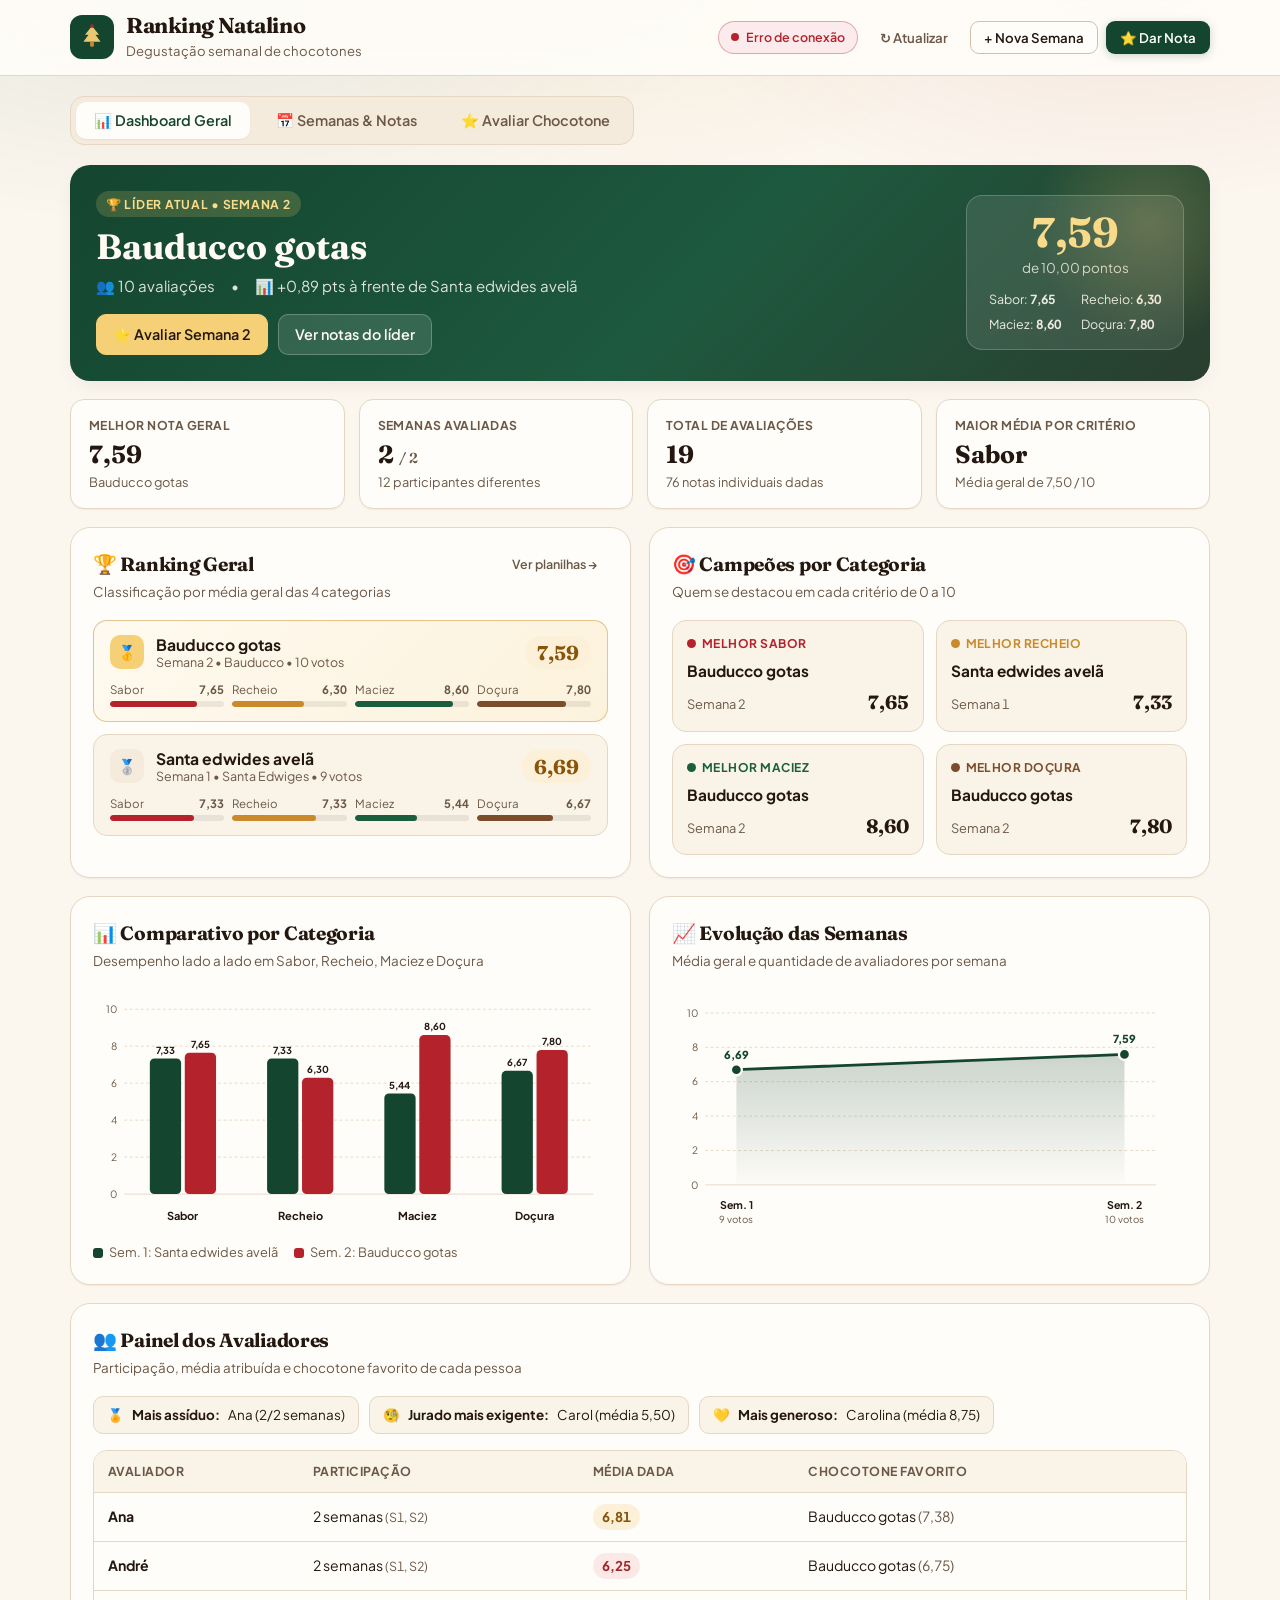
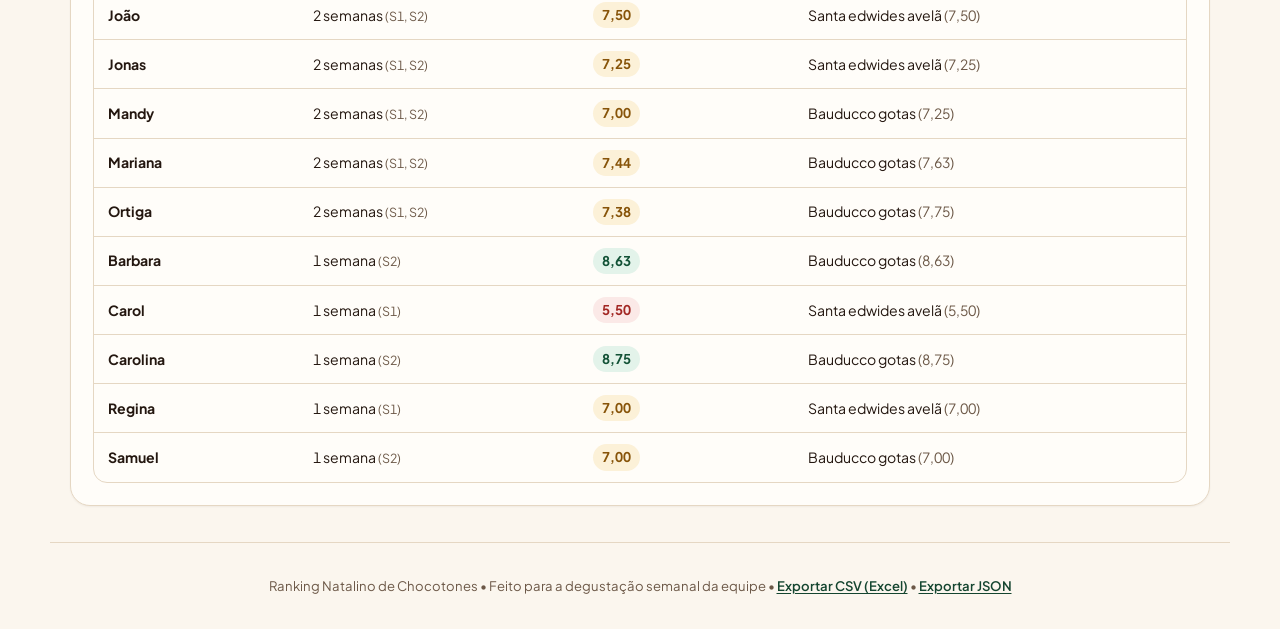
==== commit 270093ae: "fix(ranking-natalino): lock permanent Supabase connection and remove DB switcher UI" ====
--- a/ranking-natalino/index.html
+++ b/ranking-natalino/index.html
@@ -4,7 +4,7 @@
   <meta charset="UTF-8" />
   <meta name="viewport" content="width=device-width, initial-scale=1.0" />
   <title>Ranking Natalino — Degustação de Chocotones</title>
-  <meta name="description" content="Aplicativo semanal de avaliação e ranking de chocotones da equipe, com notas de 0 a 10 por categoria, dashboard comparativo e integração opcional com Google Sheets." />
+  <meta name="description" content="Aplicativo semanal de avaliação e ranking de chocotones da equipe, com notas de 0 a 10 por categoria e dashboard comparativo." />
   <link rel="icon" type="image/svg+xml" href="data:image/svg+xml,%3Csvg xmlns='http://www.w3.org/2000/svg' viewBox='0 0 64 64'%3E%3Crect width='64' height='64' rx='16' fill='%2314452f'/%3E%3Cpath d='M32 10l14 18h-7l10 14H15l10-14h-7L32 10z' fill='%23f5d076'/%3E%3Crect x='28' y='42' width='8' height='10' rx='2' fill='%23c98a2c'/%3E%3Ccircle cx='32' cy='9' r='3' fill='%23b4232c'/%3E%3C/svg%3E" />
   <link rel="preconnect" href="https://fonts.googleapis.com" />
   <link rel="preconnect" href="https://fonts.gstatic.com" crossorigin />
@@ -31,12 +31,12 @@
       </div>
 
       <div class="header-actions">
-        <button type="button" id="sync-status-btn" class="status-pill" aria-label="Configurar banco de dados Supabase ou backup">
+        <div id="sync-status" class="status-pill" role="status" aria-live="polite">
           <span class="status-dot" aria-hidden="true"></span>
-          <span id="sync-status-label">Modo Local</span>
-        </button>
-
-        <button type="button" id="refresh-btn" class="btn btn-ghost btn-sm" hidden title="Recarregar notas do banco">
+          <span id="sync-status-label">Sincronizando...</span>
+        </div>
+
+        <button type="button" id="refresh-btn" class="btn btn-ghost btn-sm" title="Recarregar notas atualizadas">
           ↻ Atualizar
         </button>
 
@@ -52,17 +52,6 @@
   </header>
 
   <div class="container">
-    <div id="local-banner" class="info-banner" role="region" aria-label="Aviso de modo de armazenamento" hidden>
-      <div class="info-banner-text">
-        <strong>Modo Local ativo:</strong> os dados iniciais da planilha já estão carregados aqui.
-        Para que toda a equipe vote no mesmo ranking compartilhado, conecte seu projeto gratuito do <strong>Supabase</strong>.
-      </div>
-      <div class="info-banner-actions">
-        <button type="button" id="banner-connect-btn" class="btn btn-secondary btn-xs">Conectar Supabase</button>
-        <button type="button" id="banner-dismiss-btn" class="btn btn-ghost btn-xs" aria-label="Fechar aviso">Fechar</button>
-      </div>
-    </div>
-
     <nav class="tab-bar" role="tablist" aria-label="Visualizações do ranking">
       <button
         type="button"
@@ -249,7 +238,8 @@
   <footer class="site-footer container">
     <p>
       Ranking Natalino de Chocotones • Feito para a degustação semanal da equipe
-      • <button type="button" id="footer-config-btn" class="link-btn">Configurar Banco (Supabase) / Backup</button>
+      • <button type="button" id="export-csv-btn" class="link-btn">Exportar CSV (Excel)</button>
+      • <button type="button" id="export-json-btn" class="link-btn">Exportar JSON</button>
     </p>
   </footer>
 
@@ -289,111 +279,6 @@
     </form>
   </dialog>
 
-  <!-- MODAL: BANCO DE DADOS (SUPABASE) & BACKUP -->
-  <dialog id="sheets-dialog" class="modal-dialog modal-dialog-lg" aria-labelledby="sheets-dialog-title">
-    <div class="modal-content">
-      <div class="modal-header">
-        <div>
-          <h3 id="sheets-dialog-title">⚡ Conectar ao Supabase &amp; Backup</h3>
-          <p class="card-subtitle">Banco PostgreSQL gratuito e compartilhado para toda a equipe votar sem login.</p>
-        </div>
-        <button type="button" class="icon-close-btn" data-close-dialog="sheets-dialog" aria-label="Fechar">✕</button>
-      </div>
-
-      <div class="modal-body">
-        <div class="setup-status-card" id="modal-connection-card"></div>
-
-        <div class="form-row-2col">
-          <div class="field-group">
-            <label for="supabase-url-input">Project URL (Supabase)</label>
-            <input
-              type="url"
-              id="supabase-url-input"
-              placeholder="https://seu-projeto.supabase.co"
-            />
-          </div>
-          <div class="field-group">
-            <label for="supabase-key-input">Publishable / Anon Key</label>
-            <input
-              type="text"
-              id="supabase-key-input"
-              placeholder="sb_publishable_... ou eyJ..."
-            />
-          </div>
-        </div>
-
-        <div class="modal-actions-grid" style="margin-bottom:8px;">
-          <button type="button" id="test-supabase-btn" class="btn btn-primary">Testar e Conectar Supabase</button>
-          <button type="button" id="copy-config-snippet-btn" class="btn btn-secondary btn-sm" hidden>
-            📋 Copiar para config.js
-          </button>
-          <button type="button" id="push-local-btn" class="btn btn-secondary btn-sm" hidden>
-            ⬆ Enviar dados locais para o banco
-          </button>
-          <button type="button" id="disconnect-backend-btn" class="btn btn-ghost btn-sm" hidden>
-            Desconectar neste navegador
-          </button>
-        </div>
-
-        <div id="sheets-inline-feedback" class="inline-feedback" hidden role="status" aria-live="polite"></div>
-
-        <p class="field-help" style="margin-bottom:14px;">
-          Para que todos na empresa acessem já conectado, cole <code>SUPABASE_URL</code> e <code>SUPABASE_KEY</code> em <code>ranking-natalino/config.js</code> e faça <code>git push</code>.
-        </p>
-
-        <details class="setup-steps" open>
-          <summary>Passo a passo no Supabase (leva menos de 2 minutos)</summary>
-          <ol>
-            <li>Acesse <strong>supabase.com</strong> (pode até criar um projeto novo ou usar um existente, as tabelas têm prefixo <code>chocotone_</code>).</li>
-            <li>Abra <strong>SQL Editor → New query</strong>, cole o SQL do botão abaixo e clique em <strong>Run</strong> (ele cria as tabelas e já importa Semana 1 e Semana 2!).</li>
-            <li>Vá em <strong>Project Settings → API</strong> e copie a <strong>Project URL</strong> e a chave pública (<strong>Publishable key</strong> ou <strong>anon public</strong>).</li>
-            <li>Cole nos campos acima para testar ou direto em <code>ranking-natalino/config.js</code>.</li>
-          </ol>
-          <div class="setup-steps-actions">
-            <button type="button" id="copy-sql-btn" class="btn btn-secondary btn-sm">
-              📋 Copiar SQL (supabase/schema.sql)
-            </button>
-          </div>
-        </details>
-
-        <details class="setup-steps" style="margin-top:12px;">
-          <summary>Alternativa: conectar via Google Apps Script (conta @gmail.com pessoal)</summary>
-          <div style="margin-top:10px;">
-            <div class="field-group">
-              <label for="apps-script-url-input">URL do Web App (/exec)</label>
-              <div class="input-with-btn">
-                <input
-                  type="url"
-                  id="apps-script-url-input"
-                  placeholder="https://script.google.com/macros/s/.../exec"
-                />
-                <button type="button" id="test-connect-btn" class="btn btn-secondary">Testar Sheets</button>
-              </div>
-            </div>
-            <button type="button" id="copy-gas-code-btn" class="btn btn-ghost btn-xs">
-              📋 Copiar código Code.gs
-            </button>
-          </div>
-        </details>
-
-        <hr class="divider" />
-
-        <div class="backup-section">
-          <h4>Exportar / Backup</h4>
-          <div class="backup-actions">
-            <button type="button" id="export-csv-btn" class="btn btn-secondary btn-sm">⬇ Baixar CSV (Excel)</button>
-            <button type="button" id="export-json-btn" class="btn btn-secondary btn-sm">⬇ Baixar JSON</button>
-            <label class="btn btn-secondary btn-sm file-upload-btn">
-              ⬆ Importar JSON
-              <input type="file" id="import-json-input" accept="application/json,.json" hidden />
-            </label>
-            <button type="button" id="reset-demo-btn" class="btn btn-ghost btn-sm danger-text">Restaurar dados iniciais</button>
-          </div>
-        </div>
-      </div>
-    </div>
-  </dialog>
-
   <!-- MODAL: CONFIRMAÇÃO -->
   <dialog id="confirm-dialog" class="modal-dialog modal-dialog-sm" aria-labelledby="confirm-dialog-title">
     <div class="modal-content">
--- a/ranking-natalino/styles.css
+++ b/ranking-natalino/styles.css
@@ -165,14 +165,7 @@
   font-family: inherit;
   font-size: 0.78rem;
   font-weight: 600;
-  cursor: pointer;
   transition: border-color 0.2s, background-color 0.2s, color 0.2s;
-}
-
-.status-pill:hover {
-  border-color: var(--border-strong);
-  background: var(--surface-alt);
-  color: var(--text);
 }
 
 .status-dot {
@@ -301,31 +294,6 @@
 
 .link-btn:hover {
   color: var(--cranberry);
-}
-
-.danger-text {
-  color: var(--cranberry);
-}
-
-/* Info Banner */
-.info-banner {
-  margin-top: 16px;
-  padding: 12px 16px;
-  border-radius: var(--radius-md);
-  background: var(--gold-soft);
-  border: 1px solid rgba(201, 138, 44, 0.38);
-  display: flex;
-  align-items: center;
-  justify-content: space-between;
-  gap: 12px;
-  flex-wrap: wrap;
-  font-size: 0.86rem;
-}
-
-.info-banner-actions {
-  display: flex;
-  align-items: center;
-  gap: 8px;
 }
 
 /* Navigation Tabs */
@@ -1216,6 +1184,12 @@
   outline: none;
 }
 
+input[readonly] {
+  background: var(--surface-alt);
+  color: var(--text-muted);
+  cursor: not-allowed;
+}
+
 .quick-names-wrap {
   margin-bottom: 16px;
 }
@@ -1385,10 +1359,6 @@
   overflow: hidden;
 }
 
-dialog.modal-dialog-lg {
-  width: min(720px, calc(100vw - 24px));
-}
-
 dialog.modal-dialog-sm {
   width: min(440px, calc(100vw - 24px));
 }
@@ -1450,56 +1420,6 @@
   background: var(--surface-alt);
 }
 
-.setup-status-card {
-  padding: 12px 14px;
-  border-radius: 12px;
-  background: var(--surface-alt);
-  border: 1px solid var(--border);
-  margin-bottom: 16px;
-  font-size: 0.87rem;
-}
-
-.setup-status-card.is-connected {
-  background: var(--pine-soft);
-  border-color: rgba(20, 69, 47, 0.3);
-}
-
-.inline-feedback {
-  margin-top: 8px;
-  padding: 11px 14px;
-  border-radius: 10px;
-  font-size: 0.84rem;
-  line-height: 1.45;
-  border: 1px solid var(--border);
-  background: var(--surface-alt);
-}
-
-.inline-feedback.is-error {
-  background: var(--cranberry-soft);
-  border-color: rgba(180, 35, 44, 0.35);
-  color: #7c181f;
-}
-
-.inline-feedback.is-success {
-  background: var(--pine-soft);
-  border-color: rgba(20, 69, 47, 0.35);
-  color: var(--pine);
-}
-
-.inline-feedback ul {
-  margin: 6px 0 0;
-  padding-left: 18px;
-  display: grid;
-  gap: 4px;
-}
-
-.inline-feedback-actions {
-  margin-top: 8px;
-  display: flex;
-  flex-wrap: wrap;
-  gap: 8px;
-}
-
 .toast-region[popover] {
   margin: 0;
   padding: 0;
@@ -1507,74 +1427,6 @@
   background: transparent;
   inset: auto 18px 18px auto;
   overflow: visible;
-}
-
-.input-with-btn {
-  display: flex;
-  gap: 8px;
-  flex-wrap: wrap;
-}
-
-.input-with-btn input {
-  flex: 1;
-  min-width: 220px;
-}
-
-.field-help {
-  margin: 4px 0 0;
-  font-size: 0.78rem;
-  color: var(--text-muted);
-}
-
-.field-help code {
-  background: var(--bg-subtle);
-  padding: 1px 5px;
-  border-radius: 4px;
-  font-size: 0.76rem;
-}
-
-.modal-actions-grid {
-  display: flex;
-  flex-wrap: wrap;
-  gap: 8px;
-  margin-bottom: 14px;
-}
-
-.setup-steps {
-  border: 1px solid var(--border);
-  border-radius: 12px;
-  padding: 12px 16px;
-  background: var(--surface-alt);
-  font-size: 0.86rem;
-}
-
-.setup-steps summary {
-  font-weight: 700;
-  cursor: pointer;
-}
-
-.setup-steps ol {
-  margin: 10px 0 12px;
-  padding-left: 20px;
-  display: grid;
-  gap: 6px;
-}
-
-.divider {
-  border: none;
-  border-top: 1px solid var(--border);
-  margin: 18px 0;
-}
-
-.backup-section h4 {
-  margin: 0 0 10px;
-  font-size: 0.9rem;
-}
-
-.backup-actions {
-  display: flex;
-  flex-wrap: wrap;
-  gap: 8px;
 }
 
 /* Footer */
